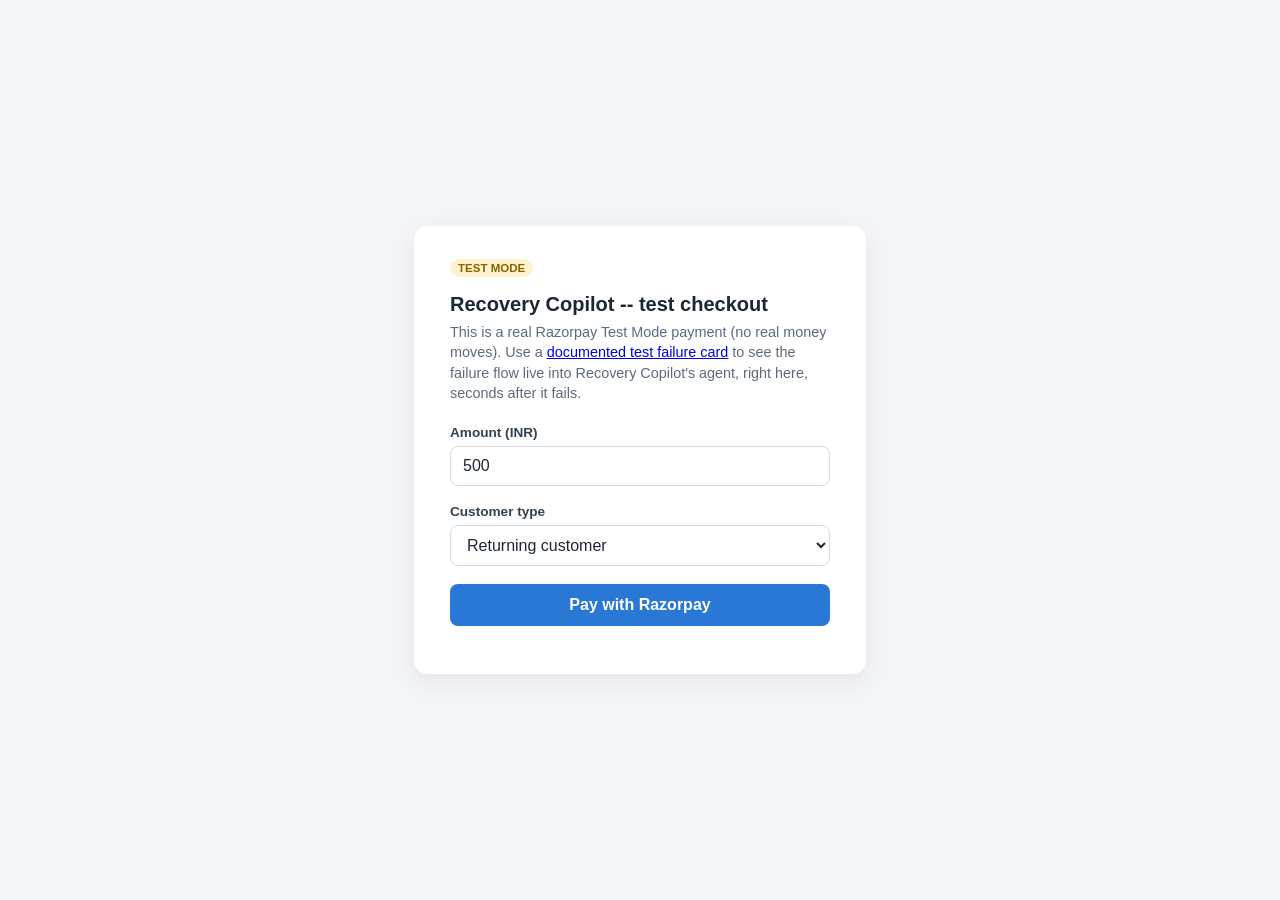
==== checkout.html @ c657ee03 "Embed real checkout into the dashboard, show the decision live on it Three real gaps closed, per dir" ====
<!DOCTYPE html>
<html lang="en">
<head>
<meta charset="UTF-8">
<meta name="viewport" content="width=device-width, initial-scale=1.0">
<title>Recovery Copilot -- Test Checkout</title>
<script src="https://checkout.razorpay.com/v1/checkout.js"></script>
<style>
  :root { color-scheme: light; }
  body {
    margin: 0; background: #f4f6f9; color: #1c2733;
    font-family: -apple-system, "Segoe UI", Roboto, Helvetica, Arial, sans-serif;
    display: flex; align-items: center; justify-content: center; min-height: 100vh;
  }
  .card {
    background: #fff; border-radius: 14px; padding: 32px 36px; width: 380px; max-width: 90vw;
    box-shadow: 0 8px 30px rgba(20, 30, 50, 0.08);
  }
  h1 { font-size: 1.25rem; margin: 0 0 6px; }
  p.sub { color: #5b6b7c; font-size: 0.9rem; margin: 0 0 22px; line-height: 1.4; }
  label { font-size: 0.85rem; color: #33424f; font-weight: 600; display: block; margin-bottom: 6px; }
  input[type="number"], select {
    width: 100%; box-sizing: border-box; padding: 10px 12px; border-radius: 8px;
    border: 1px solid #d5dce3; font-size: 1rem; margin-bottom: 18px; background: #fff;
    font-family: inherit; color: inherit;
  }
  button {
    width: 100%; padding: 12px; border: none; border-radius: 8px; background: #2a78d6;
    color: #fff; font-size: 1rem; font-weight: 600; cursor: pointer;
  }
  button:disabled { background: #a9c3e6; cursor: not-allowed; }
  #status { margin-top: 16px; font-size: 0.88rem; line-height: 1.5; white-space: pre-wrap; }
  .status-ok { color: #17803d; }
  .status-error { color: #b3261e; }
  .status-info { color: #5b6b7c; }
  .badge {
    display: inline-block; font-size: 0.72rem; font-weight: 700; padding: 3px 8px;
    border-radius: 999px; background: #fff3cd; color: #8a6300; margin-bottom: 16px;
  }
  #decision { margin-top: 14px; padding: 14px 16px; border-radius: 10px; display: none; }
  #decision.show { display: block; }
  #decision.thinking { background: #f4f6f9; border: 1px solid #d5dce3; }
  #decision.ready { background: #eefaf1; border: 1px solid #b7e4c7; }
  #decision.timeout { background: #fdf3f0; border: 1px solid #f0c4b8; }
  #decision h3 { margin: 0 0 6px; font-size: 0.95rem; }
  #decision ul { margin: 6px 0 0; padding-left: 18px; font-size: 0.85rem; color: #33424f; }
  .spinner {
    display: inline-block; width: 10px; height: 10px; border-radius: 50%;
    background: #eb6834; margin-right: 6px; animation: pulse 1s infinite ease-in-out;
  }
  @keyframes pulse { 0%, 100% { opacity: 0.3; } 50% { opacity: 1; } }
</style>
</head>
<body>
<div class="card">
  <div class="badge">TEST MODE</div>
  <h1>Recovery Copilot -- test checkout</h1>
  <p class="sub">
    This is a real Razorpay Test Mode payment (no real money moves). Use a
    <a href="https://razorpay.com/docs/payments/payments/test-card-upi-details/" target="_blank" rel="noopener">documented test failure card</a>
    to see the failure flow live into Recovery Copilot's agent, right here, seconds after it fails.
  </p>
  <label for="amount">Amount (INR)</label>
  <input id="amount" type="number" value="500" min="1" step="1">
  <label for="customer-segment">Customer type</label>
  <select id="customer-segment">
    <option value="new">New customer</option>
    <option value="returning" selected>Returning customer</option>
    <option value="vip">VIP customer</option>
  </select>
  <button id="pay-btn">Pay with Razorpay</button>
  <div id="status" class="status-info"></div>
  <div id="decision"></div>
</div>

<script>
const statusEl = document.getElementById('status');
const payBtn = document.getElementById('pay-btn');

function setStatus(text, cls) {
  statusEl.textContent = text;
  statusEl.className = cls || 'status-info';
}

fetch('/razorpay/status').then(r => r.json()).then(d => {
  if (!d.configured) {
    setStatus('This server has no Razorpay account connected yet (RAZORPAY_KEY_ID / RAZORPAY_KEY_SECRET not set). See pitch/razorpay_live_setup.md.', 'status-error');
    payBtn.disabled = true;
  }
}).catch(() => {});

payBtn.onclick = async function () {
  const amount = parseFloat(document.getElementById('amount').value);
  if (!amount || amount <= 0) {
    setStatus('Enter a valid amount.', 'status-error');
    return;
  }
  payBtn.disabled = true;
  setStatus('Creating order...', 'status-info');

  const customerSegment = document.getElementById('customer-segment').value;

  let orderData;
  try {
    const resp = await fetch('/checkout/create-order', {
      method: 'POST',
      headers: { 'Content-Type': 'application/json' },
      body: JSON.stringify({ amount: amount, customer_segment: customerSegment }),
    });
    orderData = await resp.json();
    if (!resp.ok || !orderData.ok) {
      setStatus('Could not create order: ' + (orderData.detail || orderData.error || resp.statusText), 'status-error');
      payBtn.disabled = false;
      return;
    }
  } catch (err) {
    setStatus('Network error creating order: ' + err, 'status-error');
    payBtn.disabled = false;
    return;
  }

  const options = {
    key: orderData.key_id,
    amount: orderData.amount,
    currency: orderData.currency,
    order_id: orderData.order_id,
    name: 'Recovery Copilot',
    description: 'Test transaction',
    handler: async function (response) {
      setStatus('Verifying payment on the backend...', 'status-info');
      try {
        const verifyResp = await fetch('/checkout/verify', {
          method: 'POST',
          headers: { 'Content-Type': 'application/json' },
          body: JSON.stringify({
            razorpay_order_id: response.razorpay_order_id,
            razorpay_payment_id: response.razorpay_payment_id,
            razorpay_signature: response.razorpay_signature,
          }),
        });
        const verifyData = await verifyResp.json();
        if (verifyData.ok) {
          setStatus('Payment verified by the backend (signature checked, not just trusted from the browser).', 'status-ok');
        } else {
          setStatus('Signature verification FAILED -- this payment is not trusted.', 'status-error');
        }
      } catch (err) {
        setStatus('Network error verifying payment: ' + err, 'status-error');
      }
      payBtn.disabled = false;
    },
    modal: {
      ondismiss: function () {
        setStatus('Checkout closed.', 'status-info');
        payBtn.disabled = false;
      },
    },
    theme: { color: '#2a78d6' },
  };

  const rzp = new Razorpay(options);
  rzp.on('payment.failed', function (response) {
    setStatus('Payment failed: ' + response.error.description, 'status-error');
    payBtn.disabled = false;
    const paymentId = response.error && response.error.metadata && response.error.metadata.payment_id;
    if (paymentId) {
      pollForDecision(paymentId);
    } else {
      showDecisionBox('timeout', 'Payment failed, but no payment ID was available to look up the decision.');
    }
  });
  rzp.open();
};

const ACTION_LABEL = {
  SEND_MESSAGE: 'Sent a reminder', RETRY_PAYMENT: 'Retried the payment',
  ESCALATE_HUMAN: 'Sent to a specialist', ESCALATE_COLLECTIONS: 'Sent to collections/legal',
  ESCALATE_OPS: 'Flagged as a system issue', STOP: 'Left alone (not worth pursuing)',
};

function friendlyReasoning(text) {
  return text.replace(/[Rr]ecoverability score \(?(\d+\.\d+)\)?/, (m, p1) => `Confidence (${Math.round(parseFloat(p1) * 100)}%)`);
}

function showDecisionBox(cls, html) {
  const box = document.getElementById('decision');
  box.className = 'show ' + cls;
  box.innerHTML = html;
}

async function pollForDecision(paymentId, attempt = 1, maxAttempts = 12) {
  showDecisionBox('thinking', `<span class="spinner"></span>Waiting for Recovery Copilot's decision on this failure&hellip; (Razorpay's webhook usually lands within a few seconds)`);
  let data;
  try {
    const resp = await fetch(`/checkout/decision/${paymentId}`);
    data = await resp.json();
  } catch (err) {
    data = { found: false };
  }
  if (data.found) {
    const actionLabel = ACTION_LABEL[data.action] || data.action;
    const reasoningHtml = (data.reasoning || []).map(r => `<li>${friendlyReasoning(r)}</li>`).join('');
    showDecisionBox('ready',
      `<h3>Recovery Copilot's decision: <strong>${actionLabel}</strong></h3>` +
      (reasoningHtml ? `<ul>${reasoningHtml}</ul>` : '')
    );
    return;
  }
  if (attempt >= maxAttempts) {
    showDecisionBox('timeout',
      `No decision showed up after ${(maxAttempts * 1.5).toFixed(0)}s -- the webhook may not have reached this server yet ` +
      `(check the tunnel is still up), or it's still on its way. Check the dashboard's Live tab shortly.`
    );
    return;
  }
  setTimeout(() => pollForDecision(paymentId, attempt + 1, maxAttempts), 1500);
}
</script>
</body>
</html>
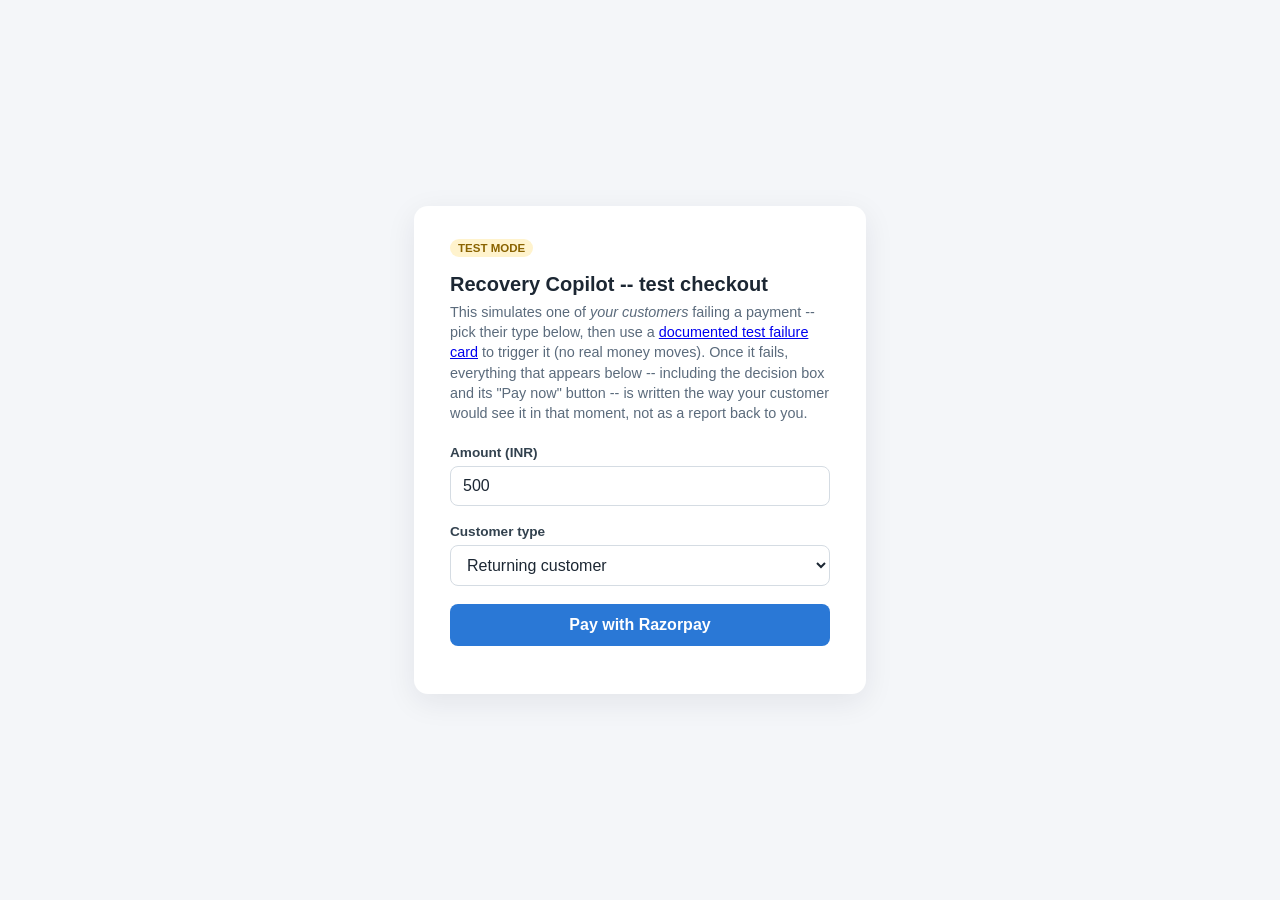
==== commit f055e23a: "Clarify who the checkout decision box is actually talking to The test-checkout page's decision box (" ====
--- a/checkout.html
+++ b/checkout.html
@@ -56,9 +56,11 @@
   <div class="badge">TEST MODE</div>
   <h1>Recovery Copilot -- test checkout</h1>
   <p class="sub">
-    This is a real Razorpay Test Mode payment (no real money moves). Use a
+    This simulates one of <em>your customers</em> failing a payment -- pick their type below, then use a
     <a href="https://razorpay.com/docs/payments/payments/test-card-upi-details/" target="_blank" rel="noopener">documented test failure card</a>
-    to see the failure flow live into Recovery Copilot's agent, right here, seconds after it fails.
+    to trigger it (no real money moves). Once it fails, everything that appears below --
+    including the decision box and its "Pay now" button -- is written the way your customer would
+    see it in that moment, not as a report back to you.
   </p>
   <label for="amount">Amount (INR)</label>
   <input id="amount" type="number" value="500" min="1" step="1">
@@ -126,6 +128,10 @@
     order_id: orderData.order_id,
     name: 'Recovery Copilot',
     description: 'Test transaction',
+    // Pinned so Resend's sandbox sender (only deliverable to the account
+    // owner's own address) always has a deliverable target, regardless of
+    // whether Razorpay reuses a saved contact from an earlier test payment.
+    prefill: { email: 'divyanshbansal482@gmail.com' },
     handler: async function (response) {
       setStatus('Verifying payment on the backend...', 'status-info');
       try {
@@ -151,15 +157,30 @@
     },
     modal: {
       ondismiss: function () {
-        setStatus('Checkout closed.', 'status-info');
-        payBtn.disabled = false;
+        // With retry disabled below, a failed payment closes this modal
+        // automatically -- ondismiss fires for that case too, not just a
+        // manual close. Don't clobber the more specific "Payment failed"
+        // status the payment.failed handler already set.
+        if (!paymentFailedHandled) {
+          setStatus('Checkout closed.', 'status-info');
+          payBtn.disabled = false;
+        }
       },
     },
+    // Disables Razorpay's own "Retry payment with Cards/Netbanking/..."
+    // screen entirely -- without this, a failed payment leaves that
+    // screen open indefinitely, sitting on top of (and hiding) our own
+    // decision box until the customer manually closes it. With it, the
+    // modal closes itself the instant the payment fails, so the decision
+    // is visible immediately, with no action needed from the customer.
+    retry: { enabled: false },
     theme: { color: '#2a78d6' },
   };
 
+  let paymentFailedHandled = false;
   const rzp = new Razorpay(options);
   rzp.on('payment.failed', function (response) {
+    paymentFailedHandled = true;
     setStatus('Payment failed: ' + response.error.description, 'status-error');
     payBtn.disabled = false;
     const paymentId = response.error && response.error.metadata && response.error.metadata.payment_id;
@@ -179,7 +200,36 @@
 };
 
 function friendlyReasoning(text) {
-  return text.replace(/[Rr]ecoverability score \(?(\d+\.\d+)\)?/, (m, p1) => `Confidence (${Math.round(parseFloat(p1) * 100)}%)`);
+  let out = text.replace(/[Rr]ecoverability score \(?(\d+\.\d+)\)?/, (m, p1) => `Confidence (${Math.round(parseFloat(p1) * 100)}%)`);
+  out = out.replace(/'([a-z0-9_]+)'/g, (m, p1) => p1.replace(/_/g, ' '));
+  out = out.replace(/\b([a-z]+_[a-z_]+)\b/g, (m, p1) => p1.replace(/_/g, ' '));
+  return out;
+}
+
+// A one-line version for the primary view -- the full, precise reasoning
+// stays available behind "Show more" rather than being dumped in full by
+// default or hidden entirely.
+function shortReasonText(reasoning) {
+  if (!Array.isArray(reasoning) || reasoning.length === 0) return '';
+  const cleaned = friendlyReasoning(reasoning[0]);
+  const seps = ['. ', ' — ', ': '];
+  let cut = Infinity;
+  for (const sep of seps) { const i = cleaned.indexOf(sep); if (i !== -1 && i < cut) cut = i; }
+  if (cut === Infinity || cut > 80) {
+    return cleaned.length > 90 ? cleaned.slice(0, 87) + '…' : cleaned;
+  }
+  return cleaned.slice(0, cut) + '…';
+}
+
+function toggleReasoning() {
+  const short = document.getElementById('reason-short');
+  const full = document.getElementById('reason-full');
+  const btn = document.getElementById('reason-toggle');
+  if (!short || !full || !btn) return;
+  const expanded = !full.hidden;
+  full.hidden = expanded;
+  short.hidden = !expanded;
+  btn.textContent = expanded ? 'Show more' : 'Show less';
 }
 
 function showDecisionBox(cls, html) {
@@ -199,10 +249,47 @@
   }
   if (data.found) {
     const actionLabel = ACTION_LABEL[data.action] || data.action;
-    const reasoningHtml = (data.reasoning || []).map(r => `<li>${friendlyReasoning(r)}</li>`).join('');
+    const fullReasoningHtml = (data.reasoning || []).map(r => `<li>${friendlyReasoning(r)}</li>`).join('');
+    const shortReasoningText = shortReasonText(data.reasoning);
+    // A short line by default; "Show more" swaps in the full, precise
+    // reasoning inline instead of dumping it by default -- toggled via
+    // plain hidden/shown elements since this page has no framework state.
+    const reasoningHtml = shortReasoningText ? (
+      `<p style="margin:6px 0;"><strong>Why:</strong> ` +
+      `<span id="reason-short">${shortReasoningText}</span>` +
+      `<ul id="reason-full" class="reasoning-full" hidden>${fullReasoningHtml}</ul> ` +
+      `<button type="button" id="reason-toggle" onclick="toggleReasoning()" ` +
+      `style="background:none;border:none;color:#2a78d6;cursor:pointer;font-size:0.9em;padding:0;">Show more</button></p>`
+    ) : '';
+    const detail = data.execution_detail || {};
+    let executionHtml = '';
+
+    // The instant "Pay now" action -- shown the moment a real payment link
+    // exists, regardless of whether an email also went out. This is the
+    // customer's *own* in-session action, not proactive outreach, so it
+    // isn't gated by quiet hours: they're already here, right now.
+    if (detail.short_url) {
+      executionHtml += `<a href="${detail.short_url}" target="_blank" rel="noopener" ` +
+        `style="display:block;text-align:center;margin-top:10px;padding:12px;border-radius:8px;` +
+        `background:#2a78d6;color:#fff;font-weight:600;text-decoration:none;">Pay now</a>`;
+    }
+
+    if (detail.deferred_quiet_hours) {
+      executionHtml += `<p style="margin-top:8px;color:#5b6b7c;font-size:0.85em;">` +
+        `&#128564; It's quiet hours (10pm&ndash;8am) for this customer, so we held off on an unprompted email ` +
+        `&mdash; but since you're already here, the link above works right now.</p>`;
+    } else if (data.executed && detail.type === 'payment_link' && detail.emailed) {
+      executionHtml += `<p style="margin-top:8px;color:#17803d;font-size:0.85em;">&#9989; Also emailed to you, so it doesn't depend on this page staying open.</p>`;
+    } else if (data.executed && detail.type === 'payment_link' && !detail.emailed) {
+      executionHtml += `<p style="margin-top:8px;color:#b3261e;font-size:0.85em;">&#9888; Not emailed${detail.email_error ? `: ${detail.email_error}` : ''} -- keep this link, it won't be shown again automatically.</p>`;
+    } else if (data.executed && detail.type === 'email') {
+      executionHtml += `<p style="margin-top:8px;color:#17803d;font-size:0.85em;">&#9989; A real email was also sent to ${detail.sent_to}</p>`;
+    } else if (detail.error) {
+      executionHtml += `<p style="margin-top:8px;color:#b3261e;font-size:0.85em;">&#9888; Execution failed: ${detail.error}</p>`;
+    }
     showDecisionBox('ready',
       `<h3>Recovery Copilot's decision: <strong>${actionLabel}</strong></h3>` +
-      (reasoningHtml ? `<ul>${reasoningHtml}</ul>` : '')
+      reasoningHtml + executionHtml
     );
     return;
   }
